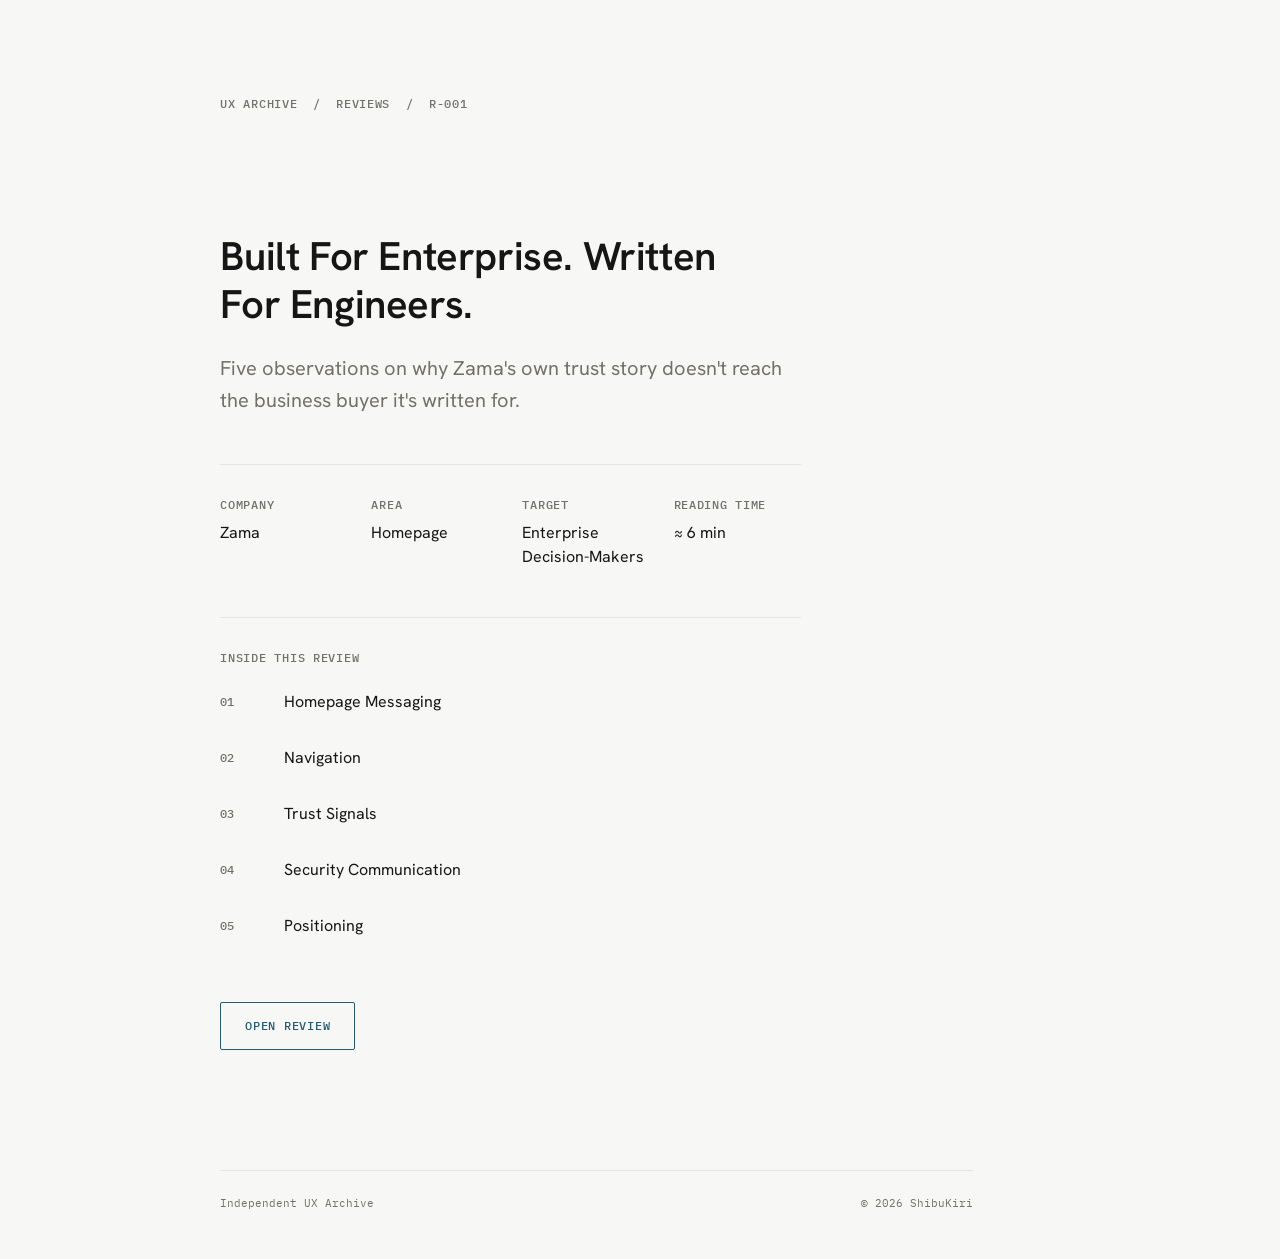
==== reviews/001-zama/index.html @ d6638976 "Update index.html" ====
<!DOCTYPE html>
<html lang="en">
<head>
  <meta charset="UTF-8">
  <meta name="viewport" content="width=device-width, initial-scale=1">
  <title>Zama — Homepage UX Review</title>

  <link rel="icon" href="../../favicon.ico">
  <link rel="canonical" href="https://shibukiri.github.io/ux-archive/reviews/001-zama/">

  <meta name="theme-color" content="#F7F7F5">
  <meta property="og:type" content="article">
  <meta property="og:title" content="Zama — Homepage UX Review">
  <meta property="og:description" content="Five observations on why Zama's own trust story doesn't reach the business buyer it's written for.">
  <meta property="og:image" content="https://shibukiri.github.io/ux-archive/assets/og-r001-zama.png">
  <meta property="og:url" content="https://shibukiri.github.io/ux-archive/reviews/001-zama/">

  <link rel="preconnect" href="https://fonts.googleapis.com">
  <link rel="preconnect" href="https://fonts.gstatic.com" crossorigin>
  <link href="https://fonts.googleapis.com/css2?family=Hanken+Grotesk:wght@400;500;600&family=IBM+Plex+Mono:wght@400;500&display=swap" rel="stylesheet">

  <style>
    :root {
      --bg: #F7F7F5;
      --text: #161616;
      --secondary: #72706B;
      --divider: #E5E4DF;
      --brand: #245C73;
      --gutter: 24px;
    }

    * { box-sizing: border-box; }

    html,
    body {
      margin: 0;
      background: var(--bg);
      color: var(--text);
    }

    body {
      font-family: 'Hanken Grotesk', sans-serif;
      -webkit-font-smoothing: antialiased;
      line-height: 1.55;
    }

    .frame {
        width: min(calc(100% - 192px), 1012px);
        margin: 0 auto;
        padding: 96px 0 48px;
    }

    .grid {
      display: grid;
      grid-template-columns: repeat(12, minmax(0, 1fr));
      gap: var(--gutter);
    }

    .mono {
      font-family: 'IBM Plex Mono', monospace;
      letter-spacing: .06em;
      text-transform: uppercase;
      font-size: 12px;
      font-weight: 500;
      line-height: 16px;
      color: var(--secondary);
    }

    .system-nav { grid-column: 2 / span 9; }
    .system-nav a { color: var(--secondary); text-decoration: none; transition: color .15s; }
    .system-nav a:hover { color: var(--brand); }

    .entry {
      grid-column: 2 / span 7;
      margin-top: 96px;
    }

    h1 {
      max-width: 560px;
      margin: 0 0 24px;
      font-size: 40px;
      font-weight: 600;
      letter-spacing: -.01em;
      line-height: 48px;
    }

    .lead {
      max-width: 640px;
      margin: 0;
      color: var(--secondary);
      font-size: 20px;
      line-height: 32px;
    }

    .meta-row {
      display: grid;
      grid-template-columns: repeat(4, minmax(0, 1fr));
      gap: 24px;
      margin-top: 48px;
      padding-top: 32px;
      border-top: 1px solid var(--divider);
    }

    .meta-item .mono { display: block; margin-bottom: 8px; }
    .meta-item p { margin: 0; font-size: 16px; line-height: 24px; }

    .section-label {
      margin: 48px 0 8px;
      padding-top: 32px;
      border-top: 1px solid var(--divider);
    }

    .toc-item {
      display: grid;
      grid-template-columns: 40px 1fr;
      gap: 24px;
      padding: 16px 0;
    }

    .toc-num {
      font-family: 'IBM Plex Mono', monospace;
      font-size: 12px;
      font-weight: 500;
      line-height: 24px;
      color: var(--secondary);
    }

    .toc-title { font-size: 16px; line-height: 24px; }

    .btn {
      display: inline-flex;
      align-items: center;
      margin-top: 48px;
      padding: 15px 24px;
      border: 1px solid var(--brand);
      border-radius: 2px;
      background: transparent;
      color: var(--brand);
      font-family: 'IBM Plex Mono', monospace;
      font-size: 12px;
      font-weight: 500;
      line-height: 16px;
      letter-spacing: .06em;
      text-decoration: none;
      text-transform: uppercase;
      transition: background .15s, color .15s;
    }

    .btn:hover { background: var(--brand); color: #fff; }

    footer {
      grid-column: 2 / span 9;
      display: flex;
      justify-content: space-between;
      margin-top: 96px;
      padding-top: 24px;
      border-top: 1px solid var(--divider);
      color: var(--secondary);
    }

    .micro { font-family: 'IBM Plex Mono', monospace; font-size: 11px; line-height: 16px; }
    a:focus-visible { outline: 2px solid var(--brand); outline-offset: 4px; }

    @media (max-width: 900px) {
      .frame { width: calc(100% - 48px); padding-top: 64px; }
      .system-nav, .entry, footer { grid-column: 1 / -1; }
      .entry { max-width: 760px; }
      .meta-row { grid-template-columns: repeat(2, minmax(0, 1fr)); }
    }

    @media (max-width: 640px) {
      .frame { width: calc(100% - 40px); padding-top: 48px; }
      .grid { grid-template-columns: repeat(4, minmax(0, 1fr)); gap: 16px; }
      .entry { margin-top: 64px; }
      h1 { font-size: 36px; line-height: 44px; }
      .lead { font-size: 18px; line-height: 28px; }
      .meta-row { grid-template-columns: 1fr; gap: 24px; }
      .btn { margin-top: 40px; }
      footer { margin-top: 64px; flex-direction: column; gap: 8px; }
    }

    @media (prefers-reduced-motion: reduce) {
      .btn,
      .system-nav a { transition: none; }
    }
  </style>
</head>
<body>
  <div class="frame">
    <div class="grid">
      <nav class="system-nav mono" aria-label="Breadcrumb">
        <a href="../../">UX Archive</a> &nbsp;/&nbsp; <span>Reviews</span> &nbsp;/&nbsp; R-001
      </nav>

      <main class="entry">
        <header>
          <h1>Built For Enterprise. Written For Engineers.</h1>
          <p class="lead">Five observations on why Zama's own trust story doesn't reach the business buyer it's written for.</p>
        </header>

        <div class="meta-row">
          <div class="meta-item"><span class="mono">Company</span><p>Zama</p></div>
          <div class="meta-item"><span class="mono">Area</span><p>Homepage</p></div>
          <div class="meta-item"><span class="mono">Target</span><p>Enterprise Decision-Makers</p></div>
          <div class="meta-item"><span class="mono">Reading Time</span><p>≈ 6 min</p></div>
        </div>

        <div class="section-label mono">Inside this review</div>

        <div class="toc">
          <div class="toc-item"><span class="toc-num">01</span><span class="toc-title">Homepage Messaging</span></div>
          <div class="toc-item"><span class="toc-num">02</span><span class="toc-title">Navigation</span></div>
          <div class="toc-item"><span class="toc-num">03</span><span class="toc-title">Trust Signals</span></div>
          <div class="toc-item"><span class="toc-num">04</span><span class="toc-title">Security Communication</span></div>
          <div class="toc-item"><span class="toc-num">05</span><span class="toc-title">Positioning</span></div>
        </div>

        <a class="btn" href="./Zama-Homepage-UX-Review.pdf">Open Review</a>
      </main>

      <footer>
        <div class="micro">Independent UX Archive</div>
        <div class="micro">© 2026 ShibuKiri</div>
      </footer>
    </div>
  </div>
</body>
</html>
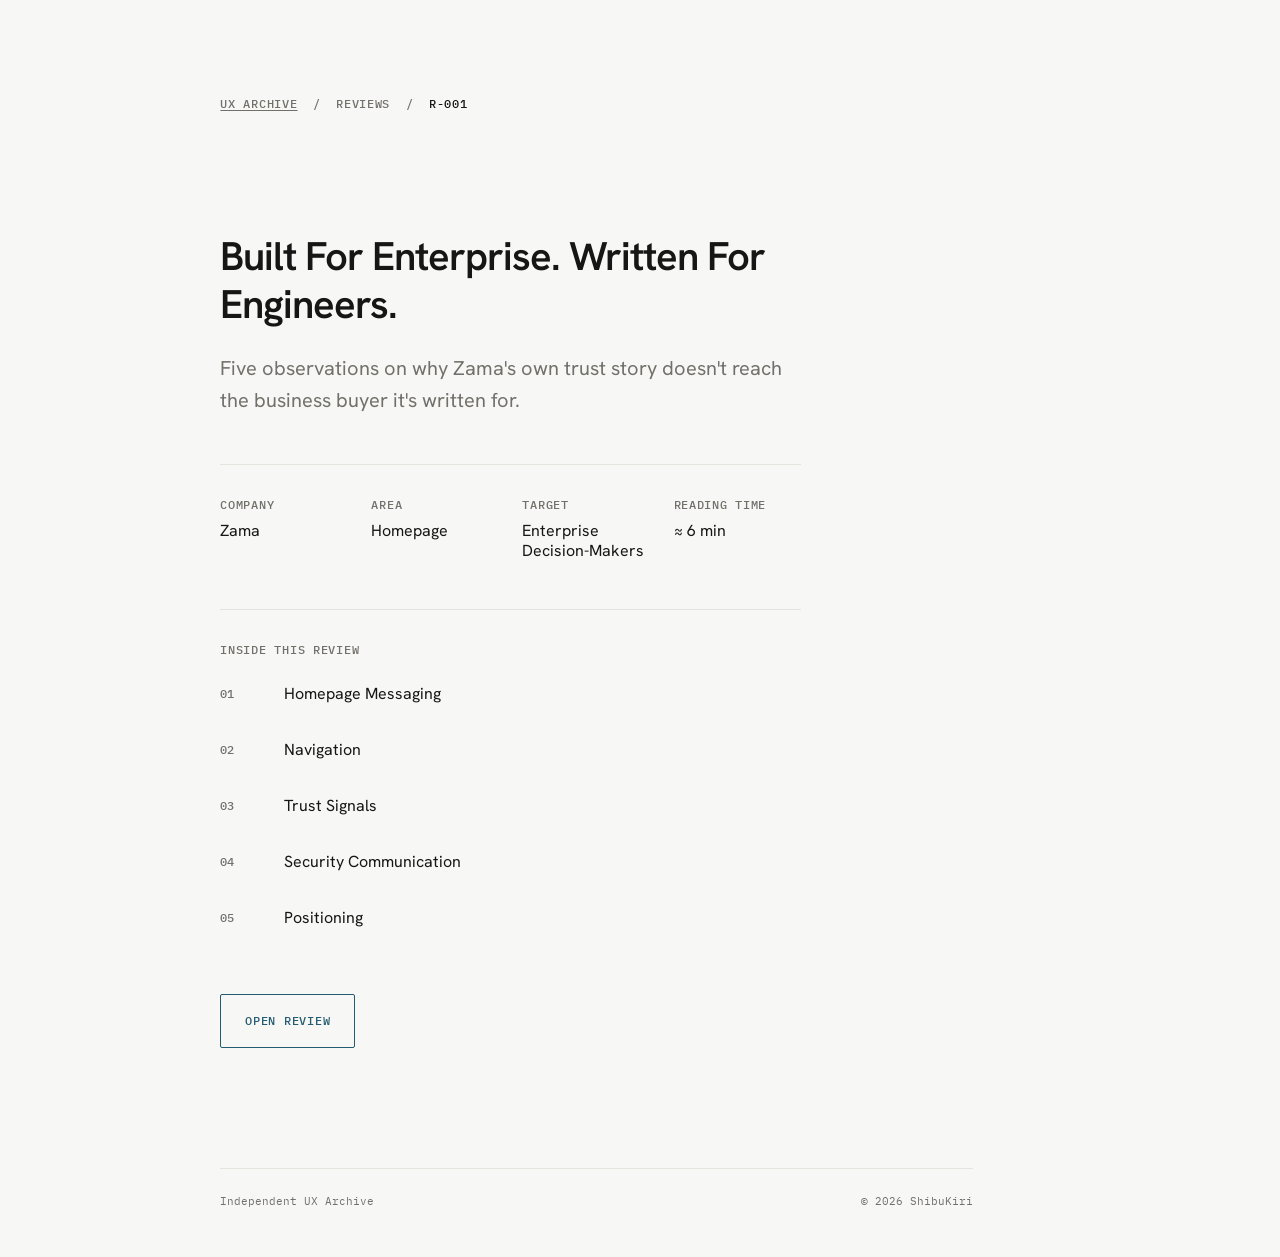
==== commit 7037b351: "Migrate Review template to design system with correct styles path" ====
--- a/reviews/001-zama/index.html
+++ b/reviews/001-zama/index.html
@@ -1,4 +1,4 @@
-<!DOCTYPE html>
+<!doctype html>
 <html lang="en">
 <head>
   <meta charset="UTF-8">
@@ -19,209 +19,87 @@
   <link rel="preconnect" href="https://fonts.gstatic.com" crossorigin>
   <link href="https://fonts.googleapis.com/css2?family=Hanken+Grotesk:wght@400;500;600&family=IBM+Plex+Mono:wght@400;500&display=swap" rel="stylesheet">
 
-  <style>
-    :root {
-      --bg: #F7F7F5;
-      --text: #161616;
-      --secondary: #72706B;
-      --divider: #E5E4DF;
-      --brand: #245C73;
-      --gutter: 24px;
-    }
-
-    * { box-sizing: border-box; }
-
-    html,
-    body {
-      margin: 0;
-      background: var(--bg);
-      color: var(--text);
-    }
-
-    body {
-      font-family: 'Hanken Grotesk', sans-serif;
-      -webkit-font-smoothing: antialiased;
-      line-height: 1.55;
-    }
-
-    .frame {
-        width: min(calc(100% - 192px), 1012px);
-        margin: 0 auto;
-        padding: 96px 0 48px;
-    }
-
-    .grid {
-      display: grid;
-      grid-template-columns: repeat(12, minmax(0, 1fr));
-      gap: var(--gutter);
-    }
-
-    .mono {
-      font-family: 'IBM Plex Mono', monospace;
-      letter-spacing: .06em;
-      text-transform: uppercase;
-      font-size: 12px;
-      font-weight: 500;
-      line-height: 16px;
-      color: var(--secondary);
-    }
-
-    .system-nav { grid-column: 2 / span 9; }
-    .system-nav a { color: var(--secondary); text-decoration: none; transition: color .15s; }
-    .system-nav a:hover { color: var(--brand); }
-
-    .entry {
-      grid-column: 2 / span 7;
-      margin-top: 96px;
-    }
-
-    h1 {
-      max-width: 560px;
-      margin: 0 0 24px;
-      font-size: 40px;
-      font-weight: 600;
-      letter-spacing: -.01em;
-      line-height: 48px;
-    }
-
-    .lead {
-      max-width: 640px;
-      margin: 0;
-      color: var(--secondary);
-      font-size: 20px;
-      line-height: 32px;
-    }
-
-    .meta-row {
-      display: grid;
-      grid-template-columns: repeat(4, minmax(0, 1fr));
-      gap: 24px;
-      margin-top: 48px;
-      padding-top: 32px;
-      border-top: 1px solid var(--divider);
-    }
-
-    .meta-item .mono { display: block; margin-bottom: 8px; }
-    .meta-item p { margin: 0; font-size: 16px; line-height: 24px; }
-
-    .section-label {
-      margin: 48px 0 8px;
-      padding-top: 32px;
-      border-top: 1px solid var(--divider);
-    }
-
-    .toc-item {
-      display: grid;
-      grid-template-columns: 40px 1fr;
-      gap: 24px;
-      padding: 16px 0;
-    }
-
-    .toc-num {
-      font-family: 'IBM Plex Mono', monospace;
-      font-size: 12px;
-      font-weight: 500;
-      line-height: 24px;
-      color: var(--secondary);
-    }
-
-    .toc-title { font-size: 16px; line-height: 24px; }
-
-    .btn {
-      display: inline-flex;
-      align-items: center;
-      margin-top: 48px;
-      padding: 15px 24px;
-      border: 1px solid var(--brand);
-      border-radius: 2px;
-      background: transparent;
-      color: var(--brand);
-      font-family: 'IBM Plex Mono', monospace;
-      font-size: 12px;
-      font-weight: 500;
-      line-height: 16px;
-      letter-spacing: .06em;
-      text-decoration: none;
-      text-transform: uppercase;
-      transition: background .15s, color .15s;
-    }
-
-    .btn:hover { background: var(--brand); color: #fff; }
-
-    footer {
-      grid-column: 2 / span 9;
-      display: flex;
-      justify-content: space-between;
-      margin-top: 96px;
-      padding-top: 24px;
-      border-top: 1px solid var(--divider);
-      color: var(--secondary);
-    }
-
-    .micro { font-family: 'IBM Plex Mono', monospace; font-size: 11px; line-height: 16px; }
-    a:focus-visible { outline: 2px solid var(--brand); outline-offset: 4px; }
-
-    @media (max-width: 900px) {
-      .frame { width: calc(100% - 48px); padding-top: 64px; }
-      .system-nav, .entry, footer { grid-column: 1 / -1; }
-      .entry { max-width: 760px; }
-      .meta-row { grid-template-columns: repeat(2, minmax(0, 1fr)); }
-    }
-
-    @media (max-width: 640px) {
-      .frame { width: calc(100% - 40px); padding-top: 48px; }
-      .grid { grid-template-columns: repeat(4, minmax(0, 1fr)); gap: 16px; }
-      .entry { margin-top: 64px; }
-      h1 { font-size: 36px; line-height: 44px; }
-      .lead { font-size: 18px; line-height: 28px; }
-      .meta-row { grid-template-columns: 1fr; gap: 24px; }
-      .btn { margin-top: 40px; }
-      footer { margin-top: 64px; flex-direction: column; gap: 8px; }
-    }
-
-    @media (prefers-reduced-motion: reduce) {
-      .btn,
-      .system-nav a { transition: none; }
-    }
-  </style>
+  <link rel="stylesheet" href="../../styles/tokens.css">
+  <link rel="stylesheet" href="../../styles/base.css">
+  <link rel="stylesheet" href="../../styles/type.css">
+  <link rel="stylesheet" href="../../styles/layout.css">
+  <link rel="stylesheet" href="../../styles/components.css">
+  <link rel="stylesheet" href="../../styles/utilities.css">
 </head>
 <body>
   <div class="frame">
     <div class="grid">
-      <nav class="system-nav mono" aria-label="Breadcrumb">
-        <a href="../../">UX Archive</a> &nbsp;/&nbsp; <span>Reviews</span> &nbsp;/&nbsp; R-001
+
+      <nav class="text-mono u-font-medium g-col-2-9" aria-label="Breadcrumb">
+        <a class="u-secondary u-underline u-hover-brand" href="../../">UX Archive</a>
+        <span class="u-secondary">&nbsp;/&nbsp;</span>
+        <span class="u-secondary">Reviews</span>
+        <span class="u-secondary">&nbsp;/&nbsp;</span>
+        <span>R-001</span>
       </nav>
 
-      <main class="entry">
+      <main class="g-col-2-7 u-mt-96">
         <header>
-          <h1>Built For Enterprise. Written For Engineers.</h1>
-          <p class="lead">Five observations on why Zama's own trust story doesn't reach the business buyer it's written for.</p>
+          <h1 class="text-display u-width-title u-mb-24">Built For Enterprise. Written For Engineers.</h1>
+          <p class="text-lead-large u-secondary u-width-reading">Five observations on why Zama's own trust story doesn't reach the business buyer it's written for.</p>
         </header>
 
-        <div class="meta-row">
-          <div class="meta-item"><span class="mono">Company</span><p>Zama</p></div>
-          <div class="meta-item"><span class="mono">Area</span><p>Homepage</p></div>
-          <div class="meta-item"><span class="mono">Target</span><p>Enterprise Decision-Makers</p></div>
-          <div class="meta-item"><span class="mono">Reading Time</span><p>≈ 6 min</p></div>
+        <div class="meta-row u-mt-48 u-pt-32 u-border-top">
+          <div class="meta-item">
+            <span class="text-mono u-secondary u-font-medium">Company</span>
+            <p>Zama</p>
+          </div>
+          <div class="meta-item">
+            <span class="text-mono u-secondary u-font-medium">Area</span>
+            <p>Homepage</p>
+          </div>
+          <div class="meta-item">
+            <span class="text-mono u-secondary u-font-medium">Target</span>
+            <p>Enterprise Decision-Makers</p>
+          </div>
+          <div class="meta-item">
+            <span class="text-mono u-secondary u-font-medium">Reading Time</span>
+            <p>≈ 6 min</p>
+          </div>
         </div>
 
-        <div class="section-label mono">Inside this review</div>
+        <div class="text-mono u-secondary u-font-medium u-mt-48 u-pt-32 u-border-top u-mb-8">
+          Inside this review
+        </div>
 
         <div class="toc">
-          <div class="toc-item"><span class="toc-num">01</span><span class="toc-title">Homepage Messaging</span></div>
-          <div class="toc-item"><span class="toc-num">02</span><span class="toc-title">Navigation</span></div>
-          <div class="toc-item"><span class="toc-num">03</span><span class="toc-title">Trust Signals</span></div>
-          <div class="toc-item"><span class="toc-num">04</span><span class="toc-title">Security Communication</span></div>
-          <div class="toc-item"><span class="toc-num">05</span><span class="toc-title">Positioning</span></div>
+          <div class="toc-item">
+            <span class="toc-num">01</span>
+            <span class="text-body-comfortable">Homepage Messaging</span>
+          </div>
+          <div class="toc-item">
+            <span class="toc-num">02</span>
+            <span class="text-body-comfortable">Navigation</span>
+          </div>
+          <div class="toc-item">
+            <span class="toc-num">03</span>
+            <span class="text-body-comfortable">Trust Signals</span>
+          </div>
+          <div class="toc-item">
+            <span class="toc-num">04</span>
+            <span class="text-body-comfortable">Security Communication</span>
+          </div>
+          <div class="toc-item">
+            <span class="toc-num">05</span>
+            <span class="text-body-comfortable">Positioning</span>
+          </div>
         </div>
 
-        <a class="btn" href="./Zama-Homepage-UX-Review.pdf">Open Review</a>
+        <a class="button button--outline button--mono u-mt-48" href="./Zama-Homepage-UX-Review.pdf">
+          Open Review
+        </a>
       </main>
 
-      <footer>
-        <div class="micro">Independent UX Archive</div>
-        <div class="micro">© 2026 ShibuKiri</div>
+      <footer class="g-col-2-9 u-flex u-justify-between u-mt-96 u-pt-24 u-border-top u-secondary">
+        <div class="text-micro">Independent UX Archive</div>
+        <div class="text-micro">© 2026 ShibuKiri</div>
       </footer>
+
     </div>
   </div>
 </body>
--- a/styles/tokens.css
+++ b/styles/tokens.css
@@ -0,0 +1,98 @@
+/*
+──────────────────────────────────────
+UX Archive Design System v1.0
+Rules
+• Foundation tokens are never used directly inside components.
+• Components consume semantic/component tokens.
+• Utilities always start with "u-".
+• Colors are named by role, never by hue.
+• Spacing is numeric only.
+──────────────────────────────────────
+*/
+:root{
+/* Background */
+--color-background-primary:#F7F7F5;
+--color-background-secondary:#FFFFFF;
+/* Border */
+--color-border-primary:#E5E4DF;
+/* Text */
+--color-text-primary:#161616;
+--color-text-secondary:#72706B;
+/* Brand */
+--color-brand-primary:#245C73;
+--color-brand-hover:#1B4B5F;
+--color-brand-tint-10:#EEF4F7;
+--color-brand-tint-20:#D9E8EF;
+--color-text-on-brand:#FFFFFF;
+/* Font Family */
+--font-family-sans:"Hanken Grotesk",sans-serif;
+--font-family-mono:"IBM Plex Mono",monospace;
+/* Font Weight */
+--font-weight-regular:400;
+--font-weight-medium:500;
+--font-weight-semibold:600;
+/* Font Size */
+--font-size-11:11px;
+--font-size-12:12px;
+--font-size-16:16px;
+--font-size-18:18px;
+--font-size-20:20px;
+--font-size-40:40px;
+/* Line Height */
+--line-height-16:16px;
+--line-height-20:20px;
+--line-height-24:24px;
+--line-height-28:28px;
+--line-height-32:32px;
+--line-height-48:48px;
+/* Letter Spacing */
+--letter-spacing-tight:-.025em;
+--letter-spacing-normal:0;
+--letter-spacing-wide:.06em;
+/* Semantic Type */
+--display-size:var(--font-size-40);
+--display-line-height:var(--line-height-48);
+--lead-large-size:var(--font-size-20);
+--lead-large-line-height:var(--line-height-32);
+--lead-size:var(--font-size-18);
+--lead-line-height:var(--line-height-28);
+--body-size:var(--font-size-16);
+--body-line-height:var(--line-height-20);
+--body-comfortable-line-height:var(--line-height-24);
+--mono-size:var(--font-size-12);
+--mono-line-height:var(--line-height-16);
+--micro-size:var(--font-size-11);
+--micro-line-height:var(--line-height-16);
+/* Space */
+--space-4:4px;
+--space-8:8px;
+--space-12:12px;
+--space-16:16px;
+--space-24:24px;
+--space-32:32px;
+--space-48:48px;
+--space-64:64px;
+--space-96:96px;
+/* Radius */
+--radius-2:2px;
+--radius-4:4px;
+--radius-full:9999px;
+/* Width */
+--width-page:1012px;
+--width-reading:640px;
+--width-title:560px;
+/* Border */
+--border-primary:1px solid var(--color-border-primary);
+/* Motion */
+--duration-fast:150ms;
+--duration-normal:300ms;
+--ease-standard:ease;
+/* Z-index */
+--z-base:0;
+--z-dropdown:10;
+--z-modal:100;
+--z-overlay:1000;
+/* Component Tokens */
+--button-padding-x:var(--space-24);
+--button-padding-y:var(--space-16);
+}
--- a/styles/base.css
+++ b/styles/base.css
@@ -0,0 +1,47 @@
+html{
+box-sizing:border-box;
+}
+*,
+*::before,
+*::after{
+box-sizing:inherit;
+}
+html,
+body{
+margin:0;
+padding:0;
+}
+body{
+background:var(--color-background-primary);
+color:var(--color-text-primary);
+font-family:var(--font-family-sans);
+font-size:var(--body-size);
+line-height:var(--body-line-height);
+-webkit-font-smoothing:antialiased;
+}
+h1,h2,h3,h4,h5,h6,p{
+margin:0;
+}
+a{
+color:inherit;
+text-decoration:none;
+}
+img{
+display:block;
+max-width:100%;
+}
+button,
+input,
+textarea,
+select{
+font:inherit;
+}
+button{
+background:none;
+border:none;
+cursor:pointer;
+}
+:focus-visible{
+outline:2px solid var(--color-brand-primary);
+outline-offset:2px;
+}
--- a/styles/type.css
+++ b/styles/type.css
@@ -0,0 +1,35 @@
+.text-display{
+font-family:var(--font-family-sans);
+font-size:var(--display-size);
+line-height:var(--display-line-height);
+font-weight:var(--font-weight-semibold);
+letter-spacing:var(--letter-spacing-tight);
+}
+.text-lead-large{
+font-size:var(--lead-large-size);
+line-height:var(--lead-large-line-height);
+}
+.text-lead{
+font-size:var(--lead-size);
+line-height:var(--lead-line-height);
+}
+.text-body{
+font-size:var(--body-size);
+line-height:var(--body-line-height);
+}
+.text-body-comfortable{
+font-size:var(--body-size);
+line-height:var(--body-comfortable-line-height);
+}
+.text-mono{
+font-family:var(--font-family-mono);
+font-size:var(--mono-size);
+line-height:var(--mono-line-height);
+letter-spacing:var(--letter-spacing-wide);
+text-transform:uppercase;
+}
+.text-micro{
+font-family:var(--font-family-mono);
+font-size:var(--micro-size);
+line-height:var(--micro-line-height);
+}
--- a/styles/layout.css
+++ b/styles/layout.css
@@ -0,0 +1,40 @@
+.frame{
+width:min(calc(100% - 192px),var(--width-page));
+margin:0 auto;
+padding:var(--space-96) 0 var(--space-48);
+}
+
+/* 12-column grid */
+.grid{
+display:grid;
+grid-template-columns:repeat(12, minmax(0, 1fr));
+gap:var(--space-24);
+}
+
+/* Column placement utilities */
+.g-col-2-9{ grid-column:2 / span 9; }
+.g-col-2-7{ grid-column:2 / span 7; }
+.g-col-2-6{ grid-column:2 / span 6; }
+
+@media (max-width: 900px){
+  .frame{
+    width:calc(100% - 48px);
+    padding-top:var(--space-64);
+  }
+}
+
+@media (max-width: 640px){
+  .frame{
+    width:calc(100% - 40px);
+    padding-top:var(--space-48);
+  }
+  .grid{
+    grid-template-columns:repeat(4, minmax(0, 1fr));
+    gap:var(--space-16);
+  }
+  .g-col-2-9,
+  .g-col-2-7,
+  .g-col-2-6{
+    grid-column:1 / -1;
+  }
+}
--- a/styles/components.css
+++ b/styles/components.css
@@ -0,0 +1,177 @@
+/* ============================================================
+   Button
+   ============================================================ */
+.button {
+  display: inline-flex;
+  align-items: center;
+  justify-content: center;
+  padding: var(--button-padding-y) var(--button-padding-x);
+  background: none;
+  border: var(--border-primary);
+  border-radius: var(--radius-2);
+  cursor: pointer;
+  transition:
+    background var(--duration-fast) var(--ease-standard),
+    color var(--duration-fast) var(--ease-standard),
+    border-color var(--duration-fast) var(--ease-standard);
+}
+
+.button:hover {
+  background: var(--color-brand-primary);
+  color: var(--color-text-on-brand);
+}
+
+.button:disabled {
+  opacity: 0.5;
+  cursor: default;
+}
+
+/* Outline variant */
+.button--outline {
+  border-color: var(--color-brand-primary);
+  color: var(--color-brand-primary);
+}
+
+.button--outline:hover {
+  background: var(--color-brand-primary);
+  color: var(--color-text-on-brand);
+}
+
+/* Mono variant */
+.button--mono {
+  font-family: var(--font-family-mono);
+  font-size: var(--mono-size);
+  font-weight: var(--font-weight-medium);
+  letter-spacing: var(--letter-spacing-wide);
+  text-transform: uppercase;
+}
+
+/* ============================================================
+   Data Table Row Pattern (ID | Title | Meta)
+   Used in Archive, Search Results, Changelog, etc.
+   Current selectors: .archive-columns (header) and .case (rows)
+   ============================================================ */
+.archive-columns,
+.case {
+  display: grid;
+  grid-template-columns: 72px minmax(0, 1fr) 144px;
+  gap: var(--space-24);
+}
+
+.archive-columns {
+  margin: 0 calc(var(--space-16) * -1);
+  padding: 0 var(--space-16) var(--space-8);
+  border-bottom: var(--border-primary);
+}
+
+.case {
+  align-items: center;
+  margin: 0 calc(var(--space-16) * -1);
+  padding: var(--space-24) var(--space-16);
+  border-bottom: var(--border-primary);
+  color: inherit;
+  text-decoration: none;
+  cursor: pointer;
+  transition: background var(--duration-fast) var(--ease-standard);
+}
+
+.case:hover {
+  background: var(--color-brand-tint-10);
+}
+
+/* ============================================================
+   Metadata Grid
+   Generic 4-column grid for label → value pairs.
+   Used in review meta, case studies, project details, etc.
+   Current selectors: .meta-row, .meta-item
+   ============================================================ */
+.meta-row {
+  display: grid;
+  grid-template-columns: repeat(4, minmax(0, 1fr));
+  gap: var(--space-24);
+}
+
+.meta-item .text-mono {
+  display: block;
+  margin-bottom: var(--space-8);
+}
+
+/* ============================================================
+   Table of Contents
+   ============================================================ */
+.toc-item {
+  display: grid;
+  grid-template-columns: 40px 1fr;
+  gap: var(--space-24);
+  padding: var(--space-16) 0;
+}
+
+.toc-num {
+  font-family: var(--font-family-mono);
+  font-size: var(--mono-size);
+  font-weight: var(--font-weight-medium);
+  line-height: var(--line-height-24);
+  color: var(--color-text-secondary);
+}
+
+/* ============================================================
+   Footer
+   ============================================================ */
+.footer {
+  display: grid;
+  grid-template-columns: 1fr auto 1fr;
+  align-items: center;
+  gap: var(--space-24);
+}
+
+.footer-left {
+  justify-self: start;
+}
+
+.footer-right {
+  justify-self: end;
+}
+
+.footer-links {
+  display: flex;
+  justify-self: center;
+  gap: var(--space-16);
+  flex-wrap: wrap;
+}
+
+.footer-links a {
+  transition: color var(--duration-fast) var(--ease-standard);
+}
+
+.footer-links a:hover {
+  color: var(--color-brand-primary);
+}
+
+/* ============================================================
+   Responsive
+   ============================================================ */
+@media (max-width: 640px) {
+  .archive-columns,
+  .case {
+    grid-template-columns: 56px minmax(0, 1fr) 88px;
+    gap: var(--space-16);
+  }
+
+  .meta-row {
+    grid-template-columns: 1fr;
+  }
+
+  .footer {
+    grid-template-columns: 1fr;
+    justify-items: start;
+    gap: var(--space-8);
+  }
+
+  .footer-links {
+    justify-self: start;
+  }
+
+  .footer-right {
+    justify-self: start;
+  }
+}
--- a/styles/utilities.css
+++ b/styles/utilities.css
@@ -0,0 +1,38 @@
+/* Spacing */
+.u-mt-24{ margin-top:var(--space-24); }
+.u-mt-48{ margin-top:var(--space-48); }
+.u-mt-96{ margin-top:var(--space-96); }
+.u-pt-24{ padding-top:var(--space-24); }
+.u-pt-32{ padding-top:var(--space-32); }
+.u-mb-8{ margin-bottom:var(--space-8); }
+.u-mb-24{ margin-bottom:var(--space-24); }
+
+/* Flex helpers */
+.u-flex{ display:flex; }
+.u-justify-between{ justify-content:space-between; }
+.u-items-baseline{ align-items:baseline; }
+.u-flex-column{ flex-direction:column; }
+.u-gap-8{ gap:var(--space-8); }
+.u-gap-24{ gap:var(--space-24); }
+
+/* Typography */
+.u-font-medium{ font-weight:var(--font-weight-medium); }
+.u-secondary{ color:var(--color-text-secondary); }
+
+/* Borders */
+.u-border-top{ border-top:var(--border-primary); }
+
+/* Visibility & layout */
+.u-center{ text-align:center; }
+.u-hidden{ display:none!important; }
+.u-width-reading{ max-width:var(--width-reading); }
+.u-width-title{ max-width:var(--width-title); }
+
+/* Interactive */
+.u-underline{
+  text-decoration:underline;
+  text-underline-offset:2px;
+}
+.u-hover-brand:hover{
+  color:var(--color-brand-primary);
+}
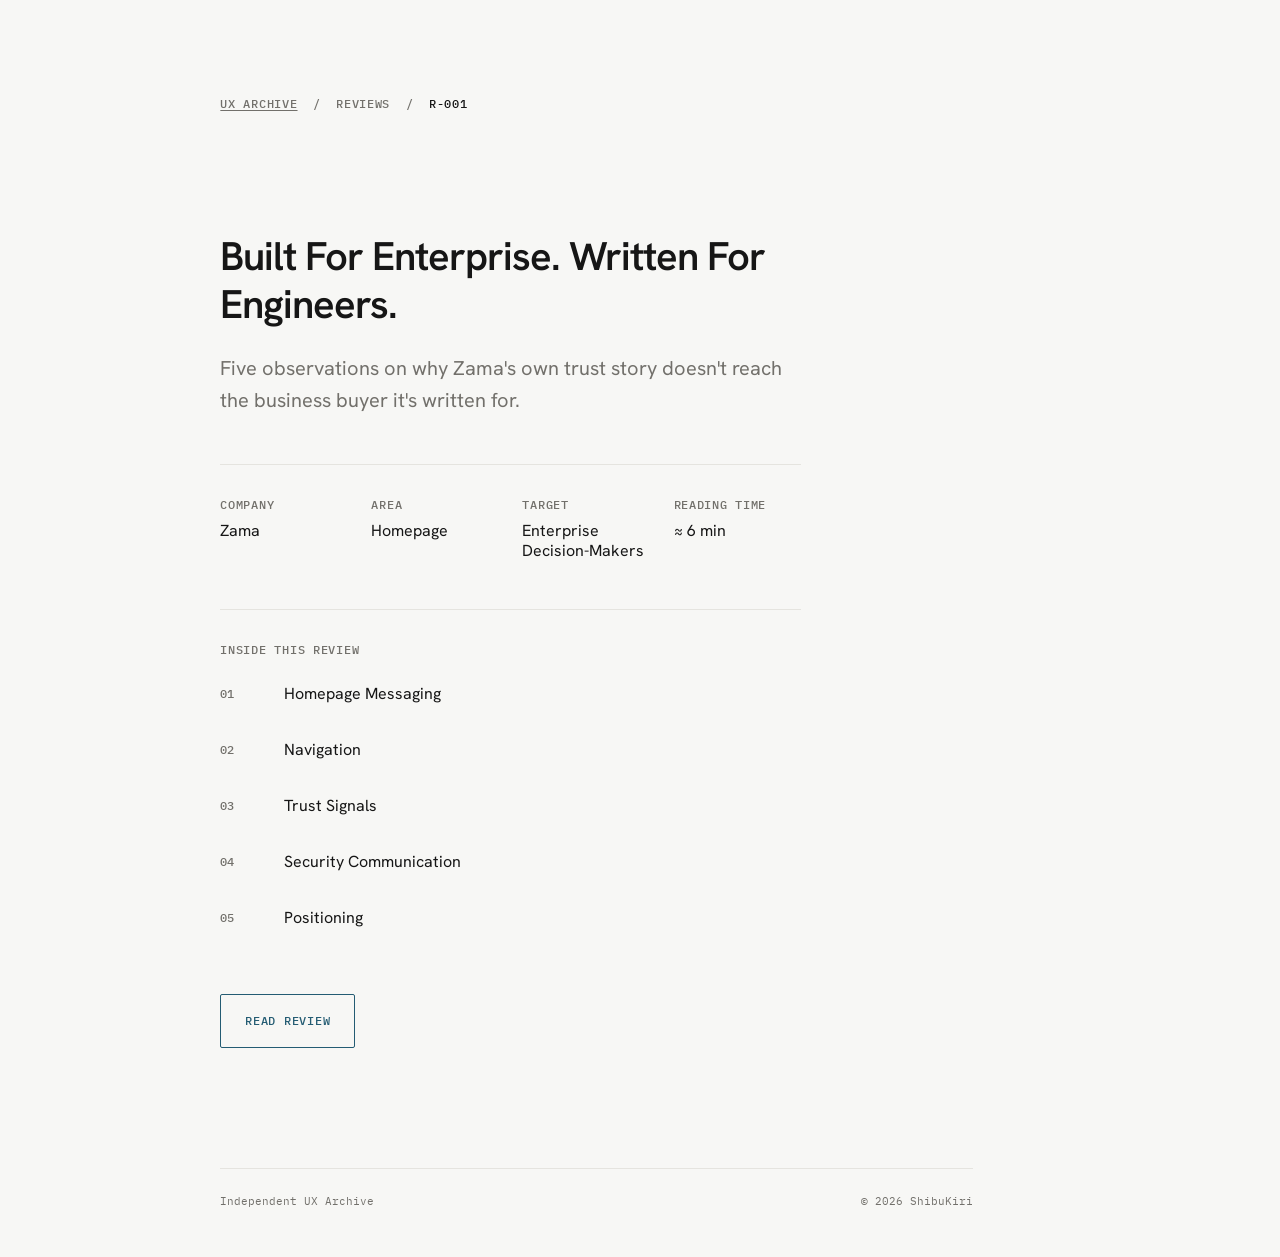
==== commit cb4222cc: "Nobody opens a review, they read it" ====
--- a/reviews/001-zama/index.html
+++ b/reviews/001-zama/index.html
@@ -5,7 +5,7 @@
   <meta name="viewport" content="width=device-width, initial-scale=1">
   <title>Zama — Homepage UX Review</title>
 
-  <link rel="icon" href="../../favicon.ico">
+  <link rel="icon" href="../../assets/icons/favicon.svg" type="image/svg+xml"/>
   <link rel="canonical" href="https://shibukiri.github.io/ux-archive/reviews/001-zama/">
 
   <meta name="theme-color" content="#F7F7F5">
@@ -91,7 +91,7 @@
         </div>
 
         <a class="button button--outline button--mono u-mt-48" href="./Zama-Homepage-UX-Review.pdf">
-          Open Review
+          Read Review
         </a>
       </main>
 
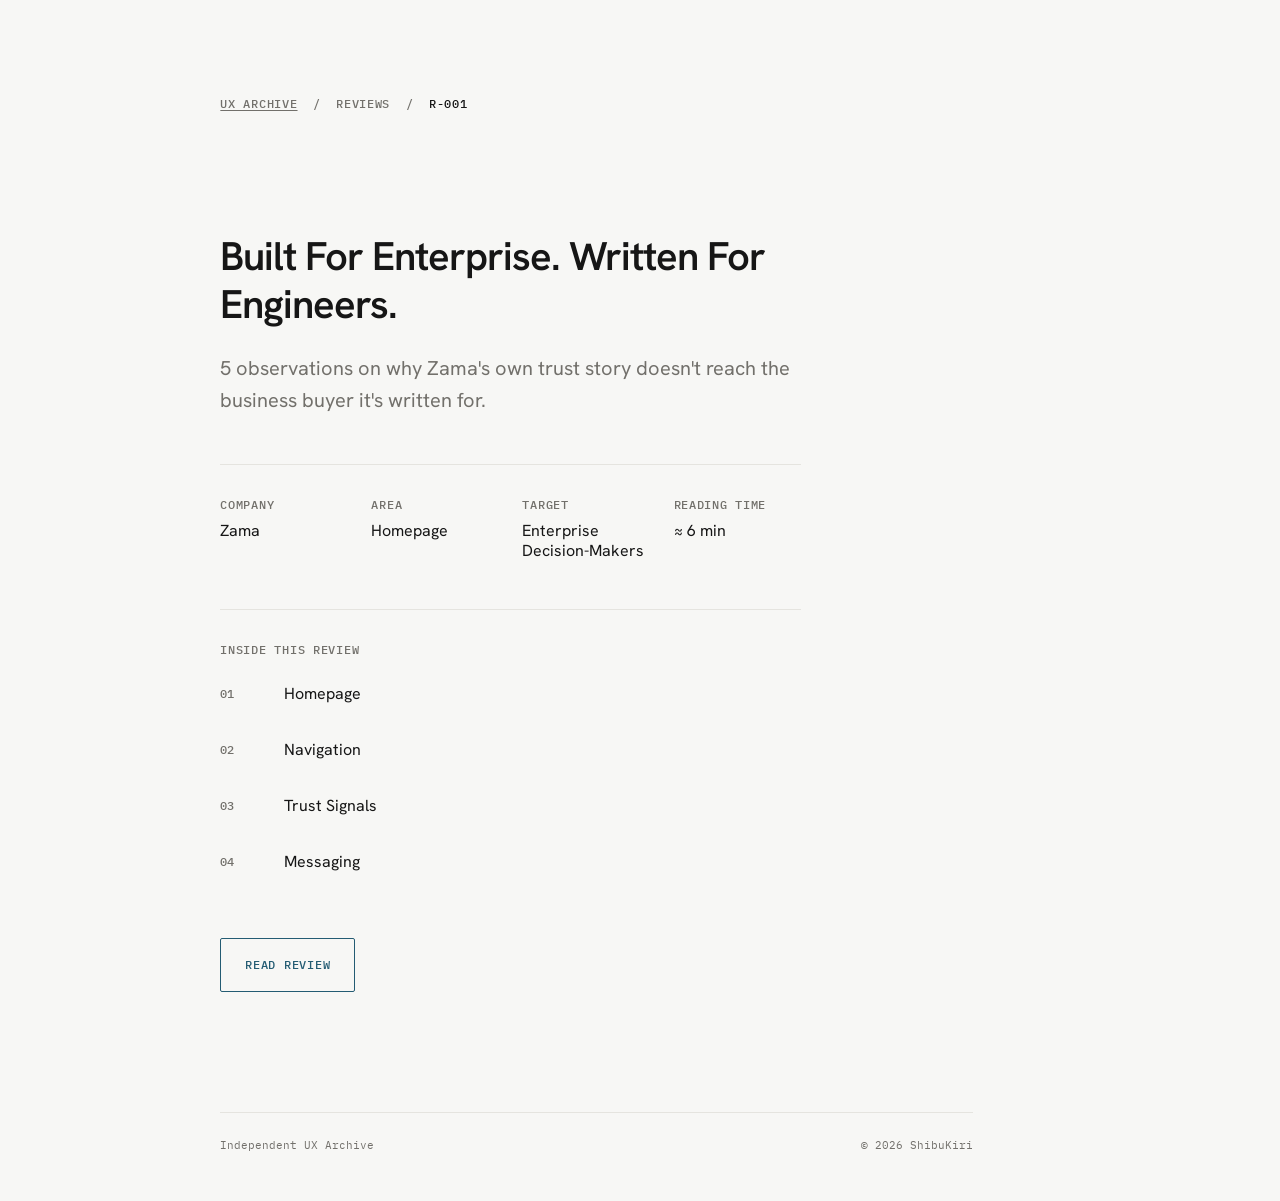
==== commit 40c1400a: "Sync page with review" ====
--- a/reviews/001-zama/index.html
+++ b/reviews/001-zama/index.html
@@ -11,7 +11,7 @@
   <meta name="theme-color" content="#F7F7F5">
   <meta property="og:type" content="article">
   <meta property="og:title" content="Zama — Homepage UX Review">
-  <meta property="og:description" content="Five observations on why Zama's own trust story doesn't reach the business buyer it's written for.">
+  <meta property="og:description" content="5 observations on why Zama's own trust story doesn't reach the business buyer it's written for.">
   <meta property="og:image" content="https://shibukiri.github.io/ux-archive/assets/og-r001-zama.png">
   <meta property="og:url" content="https://shibukiri.github.io/ux-archive/reviews/001-zama/">
 
@@ -41,7 +41,7 @@
       <main class="g-col-2-7 u-mt-96">
         <header>
           <h1 class="text-display u-width-title u-mb-24">Built For Enterprise. Written For Engineers.</h1>
-          <p class="text-lead-large u-secondary u-width-reading">Five observations on why Zama's own trust story doesn't reach the business buyer it's written for.</p>
+          <p class="text-lead-large u-secondary u-width-reading">5 observations on why Zama's own trust story doesn't reach the business buyer it's written for.</p>
         </header>
 
         <div class="meta-row u-mt-48 u-pt-32 u-border-top">
@@ -70,7 +70,7 @@
         <div class="toc">
           <div class="toc-item">
             <span class="toc-num">01</span>
-            <span class="text-body-comfortable">Homepage Messaging</span>
+            <span class="text-body-comfortable">Homepage</span>
           </div>
           <div class="toc-item">
             <span class="toc-num">02</span>
@@ -82,11 +82,7 @@
           </div>
           <div class="toc-item">
             <span class="toc-num">04</span>
-            <span class="text-body-comfortable">Security Communication</span>
-          </div>
-          <div class="toc-item">
-            <span class="toc-num">05</span>
-            <span class="text-body-comfortable">Positioning</span>
+            <span class="text-body-comfortable">Messaging</span>
           </div>
         </div>
 
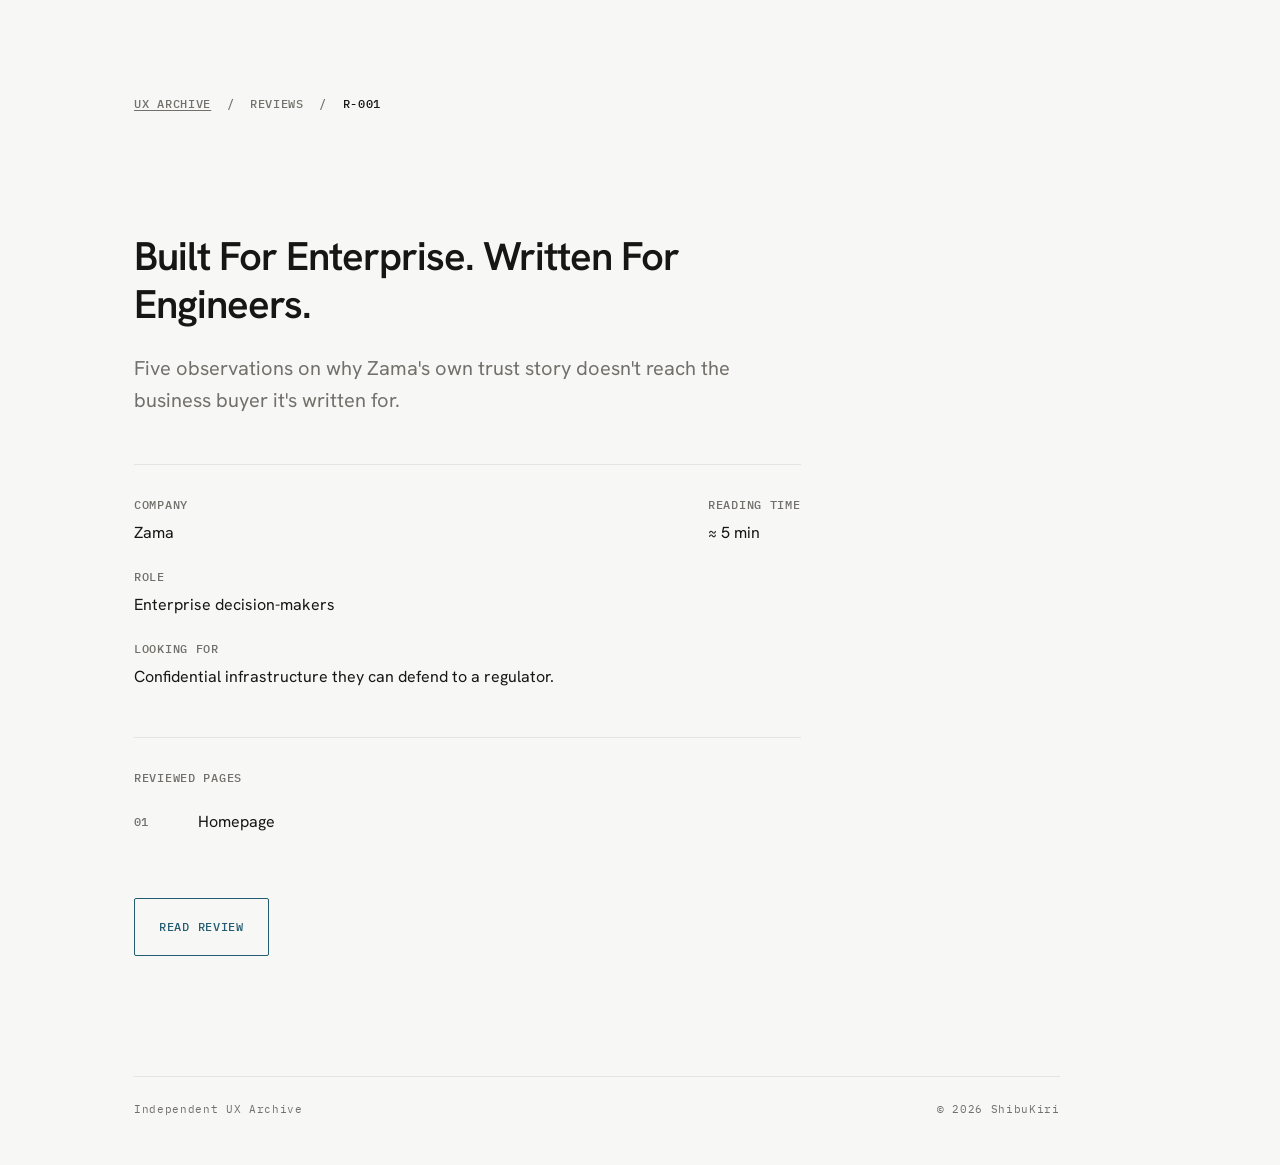
==== commit 5f1bc6e7: "Migrate Zama teaser to new review composition" ====
--- a/reviews/001-zama/index.html
+++ b/reviews/001-zama/index.html
@@ -3,16 +3,15 @@
 <head>
   <meta charset="UTF-8">
   <meta name="viewport" content="width=device-width, initial-scale=1">
-  <title>Zama — Homepage UX Review</title>
+  <title>Zama — Enterprise Decision-Makers — Confidential Infrastructure — UX Review</title>
 
   <link rel="icon" href="../../assets/icons/favicon.svg" type="image/svg+xml"/>
   <link rel="canonical" href="https://shibukiri.github.io/ux-archive/reviews/001-zama/">
 
   <meta name="theme-color" content="#F7F7F5">
   <meta property="og:type" content="article">
-  <meta property="og:title" content="Zama — Homepage UX Review">
-  <meta property="og:description" content="5 observations on why Zama's own trust story doesn't reach the business buyer it's written for.">
-  <meta property="og:image" content="https://shibukiri.github.io/ux-archive/assets/og-r001-zama.png">
+  <meta property="og:title" content="Zama — Enterprise Decision-Makers — Confidential Infrastructure — UX Review">
+  <meta property="og:description" content="Five observations on why Zama's own trust story doesn't reach the business buyer it's written for.">
   <meta property="og:url" content="https://shibukiri.github.io/ux-archive/reviews/001-zama/">
 
   <link rel="preconnect" href="https://fonts.googleapis.com">
@@ -30,7 +29,7 @@
   <div class="frame">
     <div class="grid">
 
-      <nav class="text-mono u-font-medium g-col-2-9" aria-label="Breadcrumb">
+      <nav class="text-mono u-font-medium g-col-1" aria-label="Breadcrumb">
         <a class="u-secondary u-underline u-hover-brand" href="../../">UX Archive</a>
         <span class="u-secondary">&nbsp;/&nbsp;</span>
         <span class="u-secondary">Reviews</span>
@@ -38,60 +37,52 @@
         <span>R-001</span>
       </nav>
 
-      <main class="g-col-2-7 u-mt-96">
+      <main class="g-col-2 u-mt-96">
         <header>
           <h1 class="text-display u-width-title u-mb-24">Built For Enterprise. Written For Engineers.</h1>
-          <p class="text-lead-large u-secondary u-width-reading">5 observations on why Zama's own trust story doesn't reach the business buyer it's written for.</p>
+          <p class="text-lead-large u-secondary u-width-reading">Five observations on why Zama's own trust story doesn't reach the business buyer it's written for.</p>
         </header>
 
-        <div class="meta-row u-mt-48 u-pt-32 u-border-top">
-          <div class="meta-item">
-            <span class="text-mono u-secondary u-font-medium">Company</span>
-            <p>Zama</p>
+        <div class="u-mt-48 u-pt-32 u-border-top">
+          <div class="u-flex u-justify-between u-gap-24">
+            <div>
+              <div class="text-mono u-secondary u-font-medium u-mb-8">Company</div>
+              <p class="text-body">Zama</p>
+            </div>
+            <div>
+              <div class="text-mono u-secondary u-font-medium u-mb-8">Reading Time</div>
+              <p class="text-body">≈ 5 min</p>
+            </div>
           </div>
-          <div class="meta-item">
-            <span class="text-mono u-secondary u-font-medium">Area</span>
-            <p>Homepage</p>
+
+          <div class="u-mt-24">
+            <div class="text-mono u-secondary u-font-medium u-mb-8">Role</div>
+            <p class="text-body">Enterprise decision-makers</p>
           </div>
-          <div class="meta-item">
-            <span class="text-mono u-secondary u-font-medium">Target</span>
-            <p>Enterprise Decision-Makers</p>
-          </div>
-          <div class="meta-item">
-            <span class="text-mono u-secondary u-font-medium">Reading Time</span>
-            <p>≈ 6 min</p>
+
+          <div class="u-mt-24">
+            <div class="text-mono u-secondary u-font-medium u-mb-8">Looking For</div>
+            <p class="text-body">Confidential infrastructure they can defend to a regulator.</p>
           </div>
         </div>
 
         <div class="text-mono u-secondary u-font-medium u-mt-48 u-pt-32 u-border-top u-mb-8">
-          Inside this review
+          Reviewed pages
         </div>
 
         <div class="toc">
           <div class="toc-item">
             <span class="toc-num">01</span>
-            <span class="text-body-comfortable">Homepage</span>
-          </div>
-          <div class="toc-item">
-            <span class="toc-num">02</span>
-            <span class="text-body-comfortable">Navigation</span>
-          </div>
-          <div class="toc-item">
-            <span class="toc-num">03</span>
-            <span class="text-body-comfortable">Trust Signals</span>
-          </div>
-          <div class="toc-item">
-            <span class="toc-num">04</span>
-            <span class="text-body-comfortable">Messaging</span>
+            <span class="text-body">Homepage</span>
           </div>
         </div>
 
-        <a class="button button--outline button--mono u-mt-48" href="./Zama-Homepage-UX-Review.pdf">
+        <a class="button button--outline button--mono u-mt-48" href="./Zama-Enterprise-decision-makers-Confidential-infrastructure-UX-Review.pdf">
           Read Review
         </a>
       </main>
 
-      <footer class="g-col-2-9 u-flex u-justify-between u-mt-96 u-pt-24 u-border-top u-secondary">
+      <footer class="g-col-1 u-flex u-justify-between u-mt-96 u-pt-24 u-border-top u-secondary">
         <div class="text-micro">Independent UX Archive</div>
         <div class="text-micro">© 2026 ShibuKiri</div>
       </footer>
--- a/styles/tokens.css
+++ b/styles/tokens.css
@@ -32,12 +32,16 @@
 --font-weight-medium:500;
 --font-weight-semibold:600;
 /* Font Size */
+--font-size-10:10px;
 --font-size-11:11px;
 --font-size-12:12px;
+--font-size-14:14px;
 --font-size-16:16px;
 --font-size-18:18px;
 --font-size-20:20px;
+--font-size-24:24px;
 --font-size-40:40px;
+--font-size-64:64px;
 /* Line Height */
 --line-height-16:16px;
 --line-height-20:20px;
@@ -45,24 +49,38 @@
 --line-height-28:28px;
 --line-height-32:32px;
 --line-height-48:48px;
+--line-height-72:72px;
 /* Letter Spacing */
+--letter-spacing-tighter:-.03em;
 --letter-spacing-tight:-.025em;
 --letter-spacing-normal:0;
+--letter-spacing-loose:.005em;
 --letter-spacing-wide:.06em;
 /* Semantic Type */
+--display-large-size:var(--font-size-64);
+--display-large-line-height:var(--line-height-72);
 --display-size:var(--font-size-40);
 --display-line-height:var(--line-height-48);
+--heading-large-size:var(--font-size-24);
+--heading-large-line-height:var(--line-height-32);
+--heading-size:var(--font-size-20);
+--heading-line-height:var(--line-height-28);
 --lead-large-size:var(--font-size-20);
 --lead-large-line-height:var(--line-height-32);
 --lead-size:var(--font-size-18);
 --lead-line-height:var(--line-height-28);
 --body-size:var(--font-size-16);
---body-line-height:var(--line-height-20);
---body-comfortable-line-height:var(--line-height-24);
+--body-line-height:var(--line-height-24);
+--body-small-size:var(--font-size-14);
+--body-small-line-height:var(--line-height-20);
+--mono-large-size:var(--font-size-14);
+--mono-large-line-height:var(--line-height-20);
 --mono-size:var(--font-size-12);
 --mono-line-height:var(--line-height-16);
 --micro-size:var(--font-size-11);
 --micro-line-height:var(--line-height-16);
+--micro-small-size:var(--font-size-10);
+--micro-small-line-height:var(--line-height-16);
 /* Space */
 --space-4:4px;
 --space-8:8px;
--- a/styles/type.css
+++ b/styles/type.css
@@ -1,3 +1,11 @@
+.text-display-large{
+font-family:var(--font-family-sans);
+font-size:var(--display-large-size);
+line-height:var(--display-large-line-height);
+font-weight:var(--font-weight-semibold);
+letter-spacing:var(--letter-spacing-tighter);
+}
+
 .text-display{
 font-family:var(--font-family-sans);
 font-size:var(--display-size);
@@ -5,31 +13,73 @@
 font-weight:var(--font-weight-semibold);
 letter-spacing:var(--letter-spacing-tight);
 }
+
+.text-heading-large{
+font-family:var(--font-family-sans);
+font-size:var(--heading-large-size);
+line-height:var(--heading-large-line-height);
+font-weight:var(--font-weight-semibold);
+letter-spacing:var(--letter-spacing-loose);
+}
+
+.text-heading{
+font-family:var(--font-family-sans);
+font-size:var(--heading-size);
+line-height:var(--heading-line-height);
+font-weight:var(--font-weight-semibold);
+letter-spacing:var(--letter-spacing-normal);
+}
+
 .text-lead-large{
 font-size:var(--lead-large-size);
 line-height:var(--lead-large-line-height);
 }
+
 .text-lead{
 font-size:var(--lead-size);
 line-height:var(--lead-line-height);
 }
+
 .text-body{
 font-size:var(--body-size);
 line-height:var(--body-line-height);
 }
-.text-body-comfortable{
-font-size:var(--body-size);
-line-height:var(--body-comfortable-line-height);
+
+.text-body-small{
+font-size:var(--body-small-size);
+line-height:var(--body-small-line-height);
 }
+
+.text-mono-large{
+font-family:var(--font-family-mono);
+font-size:var(--mono-large-size);
+line-height:var(--mono-large-line-height);
+font-weight:var(--font-weight-medium);
+letter-spacing:var(--letter-spacing-wide);
+text-transform:uppercase;
+}
+
 .text-mono{
 font-family:var(--font-family-mono);
 font-size:var(--mono-size);
 line-height:var(--mono-line-height);
+font-weight:var(--font-weight-medium);
 letter-spacing:var(--letter-spacing-wide);
 text-transform:uppercase;
 }
+
 .text-micro{
 font-family:var(--font-family-mono);
 font-size:var(--micro-size);
 line-height:var(--micro-line-height);
+font-weight:var(--font-weight-regular);
+letter-spacing:var(--letter-spacing-wide);
 }
+
+.text-micro-small{
+font-family:var(--font-family-mono);
+font-size:var(--micro-small-size);
+line-height:var(--micro-small-line-height);
+font-weight:var(--font-weight-medium);
+letter-spacing:var(--letter-spacing-wide);
+}
--- a/styles/layout.css
+++ b/styles/layout.css
@@ -11,10 +11,14 @@
 gap:var(--space-24);
 }
 
-/* Column placement utilities */
-.g-col-2-9{ grid-column:2 / span 9; }
-.g-col-2-7{ grid-column:2 / span 7; }
-.g-col-2-6{ grid-column:2 / span 6; }
+/* Column placement utilities
+   g-col-1 — widest  (11 columns) — nav, main, footer
+   g-col-2 — medium  (8 columns)  — article content
+   g-col-3 — narrow  (7 columns)  — intro blocks
+*/
+.g-col-1{ grid-column:1 / span 11; }
+.g-col-2{ grid-column:1 / span 8; }
+.g-col-3{ grid-column:1 / span 7; }
 
 @media (max-width: 900px){
   .frame{
@@ -32,9 +36,10 @@
     grid-template-columns:repeat(4, minmax(0, 1fr));
     gap:var(--space-16);
   }
-  .g-col-2-9,
-  .g-col-2-7,
-  .g-col-2-6{
+  .g-col-1,
+  .g-col-2,
+  .g-col-3{
     grid-column:1 / -1;
   }
 }
+
